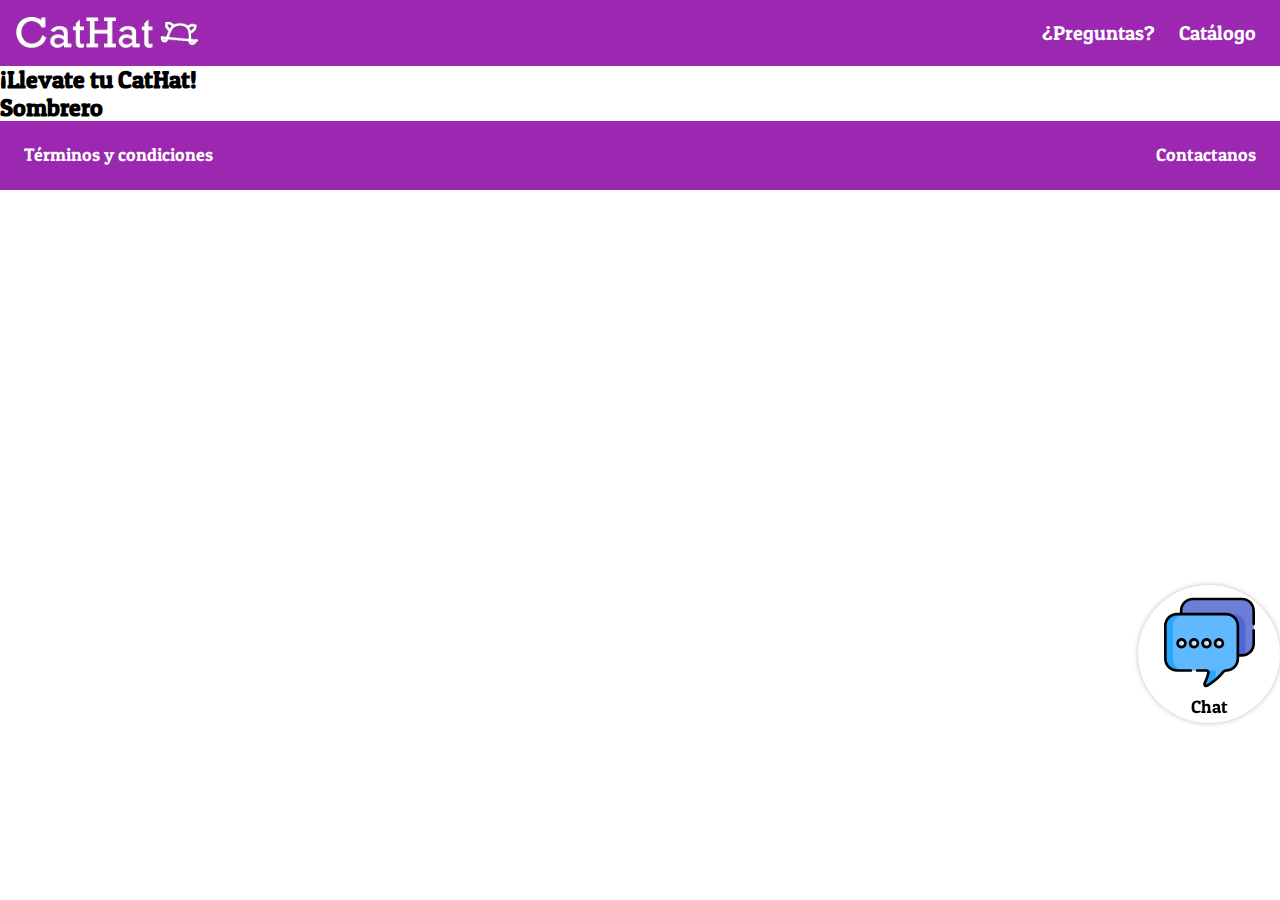
==== catalogo.html @ 63545e08 "comienza sección catálogo" ====
<!DOCTYPE html>
<html lang="es">
<head>
    <meta charset="UTF-8">
    <meta name="viewport" content="width=device-width, initial-scale=1.0">
    <link rel="stylesheet" href="css/animation.css">
    <link rel="stylesheet" href="css/normalize.css">
    <link rel="stylesheet" href="css/estilos.css">
    <link rel="stylesheet" href="css/mobile.css">
    <title>• CatHat • Catálogo</title>
</head>
<body>

    <!-- Comienza el Navbar -->
    <nav class="fadeInDown">
        <div class="cathat_image">
            <img src="./images/CatHatLogoTransparente.png" alt="Logo CatHat">
        </div>
        <div class="nav_options">
            <ul>
                <li><a href="#">¿Preguntas?</a></li>
                <li><a href="#">Catálogo</a></li>
            </ul>
                </div>
    </nav>
    <!-- Termina el Navbar -->

    <!-- Comienza el Catálogo -->
    <div class="container">
        <h1>¡Llevate tu CatHat!</h1>
        <div class="row">
            <h1>Sombrero</h1>
        </div>
    </div>
    <!-- Termina el Catálogo -->

    <!-- Chat -->
    <div class="chat">
        <img src="./images/chat.svg" alt="chatea con nosotros">
        <p>Chat</p>
    </div>
    <!-- Fin del Chat -->

    <!-- Comienza el Footer -->
    <div class="footer">
        <a href="#">Términos y condiciones</a>
        <a href="#">Contactanos</a>
    </div>
    <!-- Termina el Footer -->
    <script src="scripts/script.js"></script>
</body>
</html>
---- css/animation.css ----
/*
................._.................__.._...................
...____._____...(_)__...__..____._/ /_(_)___...___...____..
../ __  / __ \./ / __  __ \/ __ //  _/ / __ \/ __ \/ ___/.
./ /_/ / /./ // / /./ /./ / /_/ / /./ / /_/ / /./ (___  ).
.\__,_/_/./_//_/_/./_/./_/\__,_/\__/_/\____/_/./_/_____/..
..........................................................
...............Por Cyn Romero (Ce-y-Ene)..................
 */

 .fadeIn{
     animation-duration: 4s;
     -webkit-animation-duration: 4s;
     animation-fill-mode: both; /*ida y regreso*/
     -webkit-animation-fill-mode: both;
     animation-name: fadeIn;
     -webkit-animation-name: fadeIn;
 }

 @keyframes fadeIn {
     from {
         opacity: 0;
     }
     to {
         opacity: 1;
     }
 }

 .fadeInDown {
    animation-duration: 1s;
     -webkit-animation-duration: 1s;
     animation-fill-mode: both; /*ida y regreso*/
     -webkit-animation-fill-mode: both;
     animation-name: fadeInDown;
     -webkit-animation-name: fadeInDown;     
 }

 @keyframes fadeInDown {
    from {
        opacity: 0;
        -webkit-transform: translate3d(0,-100%,0);
        transform: translate3d(0,-100%,0);
    }
    to {
        opacity: 1;
        -webkit-transform: translate3d(0,0,0);
        transform: translate3d(0,0,0);
    }
 }

 .fadeInUp {
    animation-duration: 1s;
     -webkit-animation-duration: 1s;
     animation-fill-mode: both; /*ida y regreso*/
     -webkit-animation-fill-mode: both;
     animation-name: fadeInUp;
     -webkit-animation-name: fadeInUp;     
 }

 @keyframes fadeInUp {
    from {
        opacity: 0;
        -webkit-transform: translate3d(0,100%,0);
        transform: translate3d(0,100%,0);
    }
    to {
        opacity: 1;
        -webkit-transform: translate3d(0,0,0);
        transform: translate3d(0,0,0);
    }
 }
---- css/estilos.css ----
/*
.....................................
..  _______________________________..
. /   ______/   _______/   _______/..
./   /      (______    \ ______   \ .
.\   \______  _____/   / _____/   /..
..\________//_________//_________/...
.....................................
......Por Cyn Romero (Ce-y-Ene)......
 */

 @import url('https://fonts.googleapis.com/css?family=Flamenco:300,400|Patua+One&display=swap');

/* ---------- Variables ---------- */
:root {
/*Colores*/
--green-color:#00A388;
--violet-color:#9C27B0;
--blue-color:#4192D9;
--bluest-color:#326592;
--orange-color:#F2B705;
--sweet-color:#F6E4AC;
--white-color: #FFFFFF;
--black-color:#000000;

/*Tipografía*/
--normal: 12px;
--grande: 2em;
--parrafo: 16px;

/*Espaciado*/
--space: 1em;
--double-space: 2em;

/*Box shadow*/
--box: 0 0 5px #c1bcbc;
}

html, body {
    margin: 0;
    padding: 0;
    font-size: var(--normal);
    font-family: 'Patua One', cursive;
    box-sizing: border-box;
}

a {
    text-decoration: none;
}

h1,
h2,
h3,
h4,
p {
    margin-block-start: 0;
    margin-block-end: 0;
}

/* ------------------------ NavBar */
nav {
    display: flex;
    background-color: var(--violet-color);
    color: var(--white-color);
    justify-content: space-between;
    align-items: center;
}

nav img {
    max-width: 190px;
    width: 100%;
    padding: var(--space);
}

 nav ul {
     display: flex;
     justify-content: space-evenly;
     padding-inline-start: 0;
     margin-block-start: 0;
     margin-block-end: 0;
     padding-inline-end: var(--space);
 }

 nav li {
     padding: var(--space);
     list-style: none;
 }

nav li a {
    color: var(--white-color);
    text-decoration: none;
    font-size: 1.7em;
}

nav li a:hover {
    color: #F2B705;
}

/* ------------------ Main Section */

.main_section {
    padding: 10%;
    font-family: 'Flamenco', cursive;
    font-size: var(--grande);
    text-align: center;
    background-image: url("../images/MarcaAguaCatHat.svg");
    background-position: bottom;
}

.main_section h1 {
    margin: var(--space);
}

.main_button {
    padding: var(--space);
    border: 1px solid var(--blue-color);
    background-color: var(--blue-color);
    color: var(--white-color);
    margin: var(--space);
    cursor: pointer;
    border-radius: 3px;
    display: inline-block;
}

.main_button:hover {
    background-color: var(--bluest-color);
}
 /*Beneficios de nuestros productos*/

 .benefits {
     background-color: var(--sweet-color);
     padding: 2em 10%;
     display: flex;
 }

 .benefit {
     text-align: center;
     padding: var(--double-space);
 }

 .benefit img {
     width: 150px;
     height: 150px;
     border-radius: 50%;
     margin: 0.5em auto;
 }

.benefit h3 {
    font-size: var(--grande);
    color: var(--blue-color);
    padding: 0.5em 1em;
}

.benefit p {
    font-size: var(--parrafo);
    padding: 0.5em;
}

/*Testimonios de nuestros usuarios*/

h2 {
    text-align: center;
    font-size: var(--grande);
    font-family: 'Flamenco', cursive;
    padding: 1em;
}

.testimonials {
    padding: 0 10% 5% 10%;
    display: flex;
}

.testimony {
    margin: 0 1em;
    width: 350px;
    box-shadow: var(--box);
}

.testimony img {
    width: 100%;
}

.text_container {
    padding: var(--space);
    text-align: center;
}

.text_container h3 {
    font-family: 'Flamenco', cursive;
    font-size: var(--grande);
}

.text_container h4 {
    color: var(--white-color);
    font-size: 1.5em;
    font-weight: lighter;
    text-align: right;
    margin-inline-end: 3em;
}

.text_container p {
    font-size: var(--parrafo);
}

.first {
    background-color: var(--green-color);
}

.second {
    background-color: var(--orange-color);
}

.third {
    background-color: var(--blue-color);
}

/* ------------------------ Footer */

.footer {
    display: flex;
    background-color: var(--violet-color);
    justify-content: space-between;
    align-items: center;
    padding: var(--double-space);
}

.footer a {
    color: var(--white-color);
    font-size: 1.5em;
}

/* ------------------------ Chat */

.chat {
    width: 130px;
    background-color: var(--white-color);
    box-shadow: var(--box);
    position: fixed;
    right: 0;
    top: 65vh;
    z-index: 100;
    padding: 0.5em;
    border-radius: 50%;
    text-align: center;
    cursor: pointer;
}

.chat img {
    margin: 0.5em auto;
    max-width: 100px;
    width: 70%
}

.chat p {
    font-size: 1.5em;
}
---- css/mobile.css ----
/* ---------------- Media Queries */

@media only screen and (max-width: 768px) {
    nav img {
        max-width: 140px;
    }
    .main_section {
        padding: 5%;
    }
    .main_section h1 {
        margin: var(--space);
    }
    .main_button {
        padding: 0.5em;
    }
    .benefit {
        padding: 0.25em;
    }
    .benefit img {
        width: 120px;
        height: 120px;
    }
    .benefit h3 {
        font-size: 1.5em;
        padding: 0.25em;
    }
    .benefit p {
        padding: 0.2em;
    }
    .testimony {
        max-width: 450px;
    }
    .text_container {
        padding: var(--space);
    }
    .text_container h3 {
        font-size: 1.7em;
    }
    .text_container h4 {
        margin-inline-end: 0;
    }
    .text_container p {
        font-size: 1em;
    }
    .chat {
        width: 65px;
        top: 75vh;
        padding: 0.5em;
    }
    .chat img {
        max-width: 40px;
        width: 70%
    }
    
    .chat p {
        font-size: 1em;
    }
}

@media only screen and (max-width: 480px) {
    nav li {
        padding: 0.5em;
        font-size: 0.7em;
    }
    .main_section h1 {
        font-size: 1.5em;
    }
    .main_button {
        font-size: 1em;
        margin-bottom: var(--space);
    }
    .benefits {
        display: inherit;
        height: auto;
    }
    .testimonials {
        display: inherit;
        height: auto;
    }
    .testimony {
        margin-bottom: 1em;
    }
    .text_container h4 {
        text-align: center;
    }
    
}
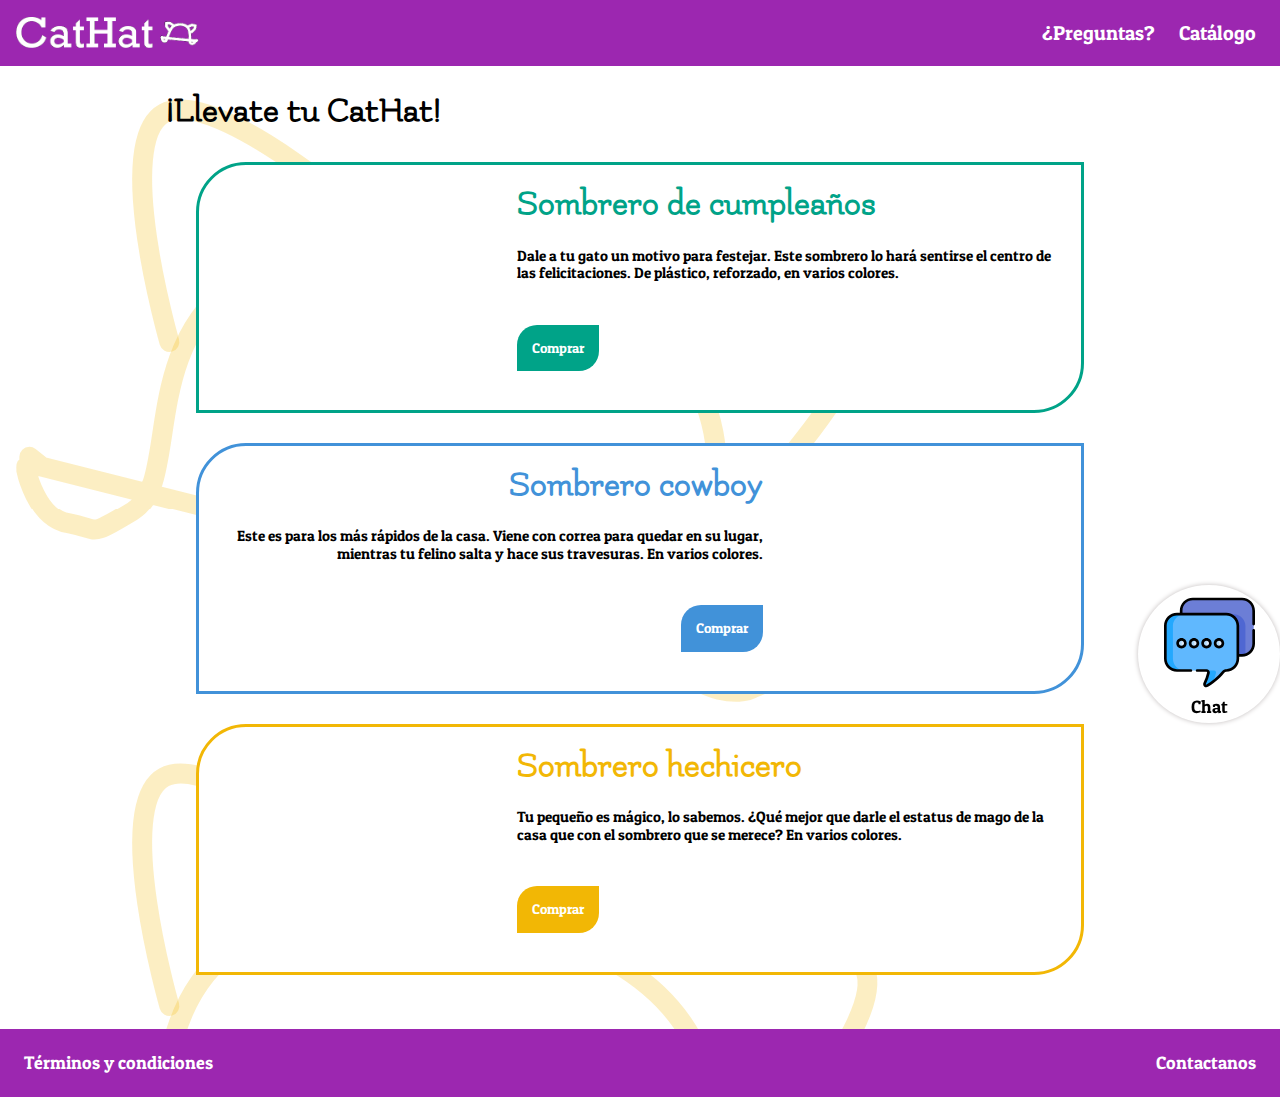
==== commit f5993971: "completa la sección catálogo" ====
--- a/catalogo.html
+++ b/catalogo.html
@@ -14,11 +14,13 @@
     <!-- Comienza el Navbar -->
     <nav class="fadeInDown">
         <div class="cathat_image">
-            <img src="./images/CatHatLogoTransparente.png" alt="Logo CatHat">
+            <a href="index.html"> 
+                <img src="./images/CatHatLogoTransparente.png" alt="Logo CatHat">
+            </a>
         </div>
         <div class="nav_options">
             <ul>
-                <li><a href="#">¿Preguntas?</a></li>
+                <li><a href="faq.html">¿Preguntas?</a></li>
                 <li><a href="#">Catálogo</a></li>
             </ul>
                 </div>
@@ -28,8 +30,35 @@
     <!-- Comienza el Catálogo -->
     <div class="container">
         <h1>¡Llevate tu CatHat!</h1>
-        <div class="row">
-            <h1>Sombrero</h1>
+        <div class="row product1">
+            <div class="product_img">
+                <img src="https://image.freepik.com/foto-gratis/gato-sombrero-fiesta_1339-601.jpg" alt="">
+            </div>
+            <div class="product_text">
+                <h1>Sombrero de cumpleaños</h1>
+                <p>Dale a tu gato un motivo para festejar. Este sombrero lo hará sentirse el centro de las felicitaciones. De plástico, reforzado, en varios colores.</p>
+                <a href="#">Comprar</a>
+            </div>
+        </div>
+        <div class="row product2">
+            <div class="product_img">
+                <img src="https://cdn.pixabay.com/photo/2020/03/13/16/34/cat-4928461_960_720.jpg" alt="">
+            </div>
+            <div class="product_text">
+                <h1>Sombrero cowboy</h1>
+                <p>Este es para los más rápidos de la casa. Viene con correa para quedar en su lugar, mientras tu felino salta y hace sus travesuras. En varios colores.</p>
+                <a href="#">Comprar</a>
+            </div>
+        </div>
+        <div class="row product3">
+            <div class="product_img">
+                <img src="https://cdn.pixabay.com/photo/2017/04/04/14/29/cat-2201460_960_720.jpg" alt="">
+            </div>
+            <div class="product_text">
+                <h1>Sombrero hechicero</h1>
+                <p>Tu pequeño es mágico, lo sabemos. ¿Qué mejor que darle el estatus de mago de la casa que con el sombrero que se merece? En varios colores.</p>
+                <a href="#">Comprar</a>
+            </div>
         </div>
     </div>
     <!-- Termina el Catálogo -->
--- a/css/animation.css
+++ b/css/animation.css
@@ -1,4 +1,5 @@
 /*
+...........................................................
 ................._.................__.._...................
 ...____._____...(_)__...__..____._/ /_(_)___...___...____..
 ../ __  / __ \./ / __  __ \/ __ //  _/ / __ \/ __ \/ ___/.
--- a/css/estilos.css
+++ b/css/estilos.css
@@ -57,6 +57,10 @@
     margin-block-end: 0;
 }
 
+h1 {
+    font-family: 'Flamenco', cursive;
+}
+
 /* ------------------------ NavBar */
 nav {
     display: flex;
@@ -214,6 +218,108 @@
     background-color: var(--blue-color);
 }
 
+/*------------------------ Catálogo*/
+.container {
+    padding: 2em 13%;
+    background-image: url('../images/MarcaAguaCatHat.svg');
+    background-position: initial;
+    background-repeat: repeat-y;
+}
+.container h1 {
+    font-size: 3em;
+}
+.row {
+    margin: 2.5em;
+    background-color: var(--white-color);
+    display: grid;
+    grid-template-columns: [inicio] 1fr [linea2] 1fr [linea3] 1fr [final];
+    grid-template-rows: [superior] 1fr [inferior];
+    gap: 1.5em;
+    border-top-left-radius: 50px;
+    border-bottom-right-radius: 50px;
+}
+.product1 {
+    border: 3px solid var(--green-color);
+}
+.product1 h1 {
+    color: var(--green-color);
+}
+.product1 a {
+    background-color: var(--green-color);
+}
+.product1 .product_img {
+    grid-column: inicio / linea2;
+}
+.product1 .product_text {
+    grid-column: linea2 / final;
+}
+.product2 {
+    border: 3px solid var(--blue-color);
+}
+.product2 h1 {
+    color: var(--blue-color);
+}
+.product2 a {
+    background-color: var(--blue-color);
+}
+.product2 .product_img {
+    grid-column: linea3 / final;
+}
+.product2 .product_text {
+    grid-column: inicio / linea3;
+}
+.product3 {
+    border: 3px solid var(--orange-color);
+}
+.product3 h1 {
+    color: var(--orange-color);
+}
+.product3 a {
+    background-color: var(--orange-color);
+}
+.product3 .product_img {
+    grid-column: inicio / linea2;
+}
+.product3 .product_text {
+    grid-column: linea2 / final;
+}
+.product_img {
+    padding: 1em;
+    display: flex;
+    align-items: center;
+    justify-content: center;
+    grid-row: superior / inferior;
+}
+.product_img img {
+    border-top-left-radius: 50px;
+    border-bottom-right-radius: 50px;
+    max-width: 250px;
+    max-height: 200px;
+}
+.product_text {
+    padding: 1.5em;
+    grid-row: superior / inferior;
+}
+.product_text p {
+    margin: 1.5em 0;
+    font-size: 15px;
+}
+.product_text a {
+    color: var(--white-color);
+    padding: 15px;
+    font-size: 14px;
+    margin: 1.5em 0;
+    display: inline-block;
+    border-top-left-radius: 20px;
+    border-bottom-right-radius: 20px;
+}
+.product1,
+.product3 {
+    text-align: start;
+}
+.product2 {
+    text-align: end;
+}
 /* ------------------------ Footer */
 
 .footer {
--- a/css/mobile.css
+++ b/css/mobile.css
@@ -1,3 +1,15 @@
+/*
+...............................................
+......................___......__..___.........
+...__...__.....____../  /_....(__)/  /____.....
+../  __  __  \/ __ \/   _  \./  //  // __  )...
+./  /./ /./  / /_/ /  /_/  //  //  /( (_/ /_ ..
+/__/./_/./__/_____/\_____ //__//___/.\______)..
+...............................................
+...........Por Cyn Romero (Ce-y-Ene)...........
+ */
+
+
 /* ---------------- Media Queries */
 
 @media only screen and (max-width: 768px) {
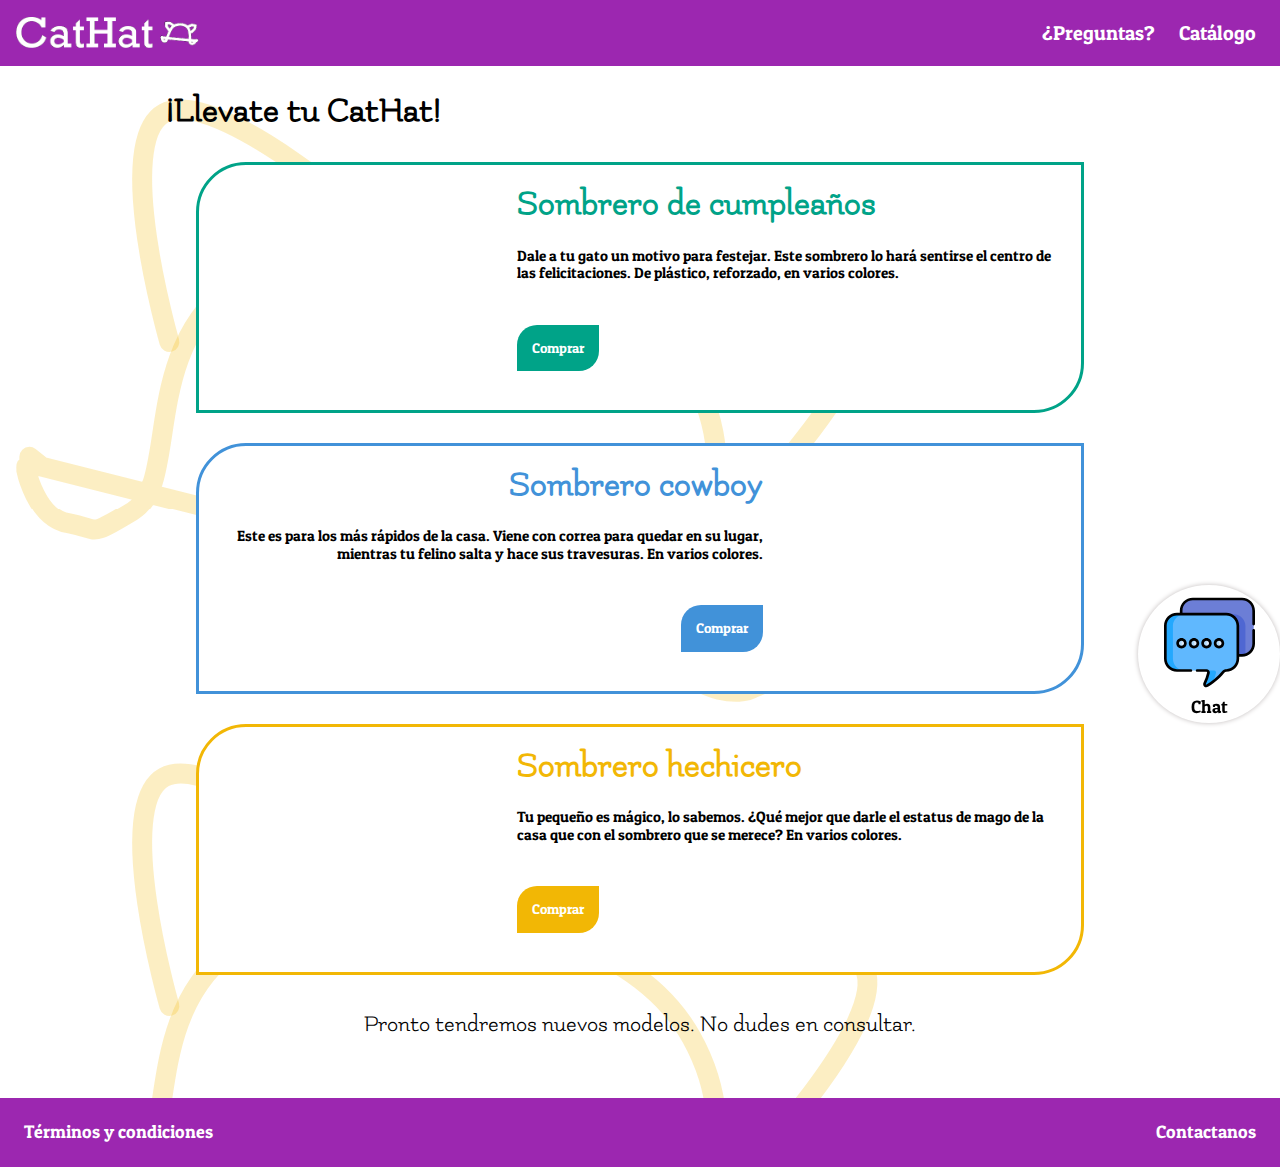
==== commit 0fc4979f: "Agrego mensaje al final de catálogo" ====
--- a/catalogo.html
+++ b/catalogo.html
@@ -60,6 +60,7 @@
                 <a href="#">Comprar</a>
             </div>
         </div>
+        <p class="soon">Pronto tendremos nuevos modelos. No dudes en consultar.</p>
     </div>
     <!-- Termina el Catálogo -->
 
--- a/css/estilos.css
+++ b/css/estilos.css
@@ -320,6 +320,12 @@
 .product2 {
     text-align: end;
 }
+.soon{
+    font-family: 'Flamenco', cursive;
+    font-size: 2em;
+    text-align: center;
+    margin: 1.5em;
+}
 /* ------------------------ Footer */
 
 .footer {
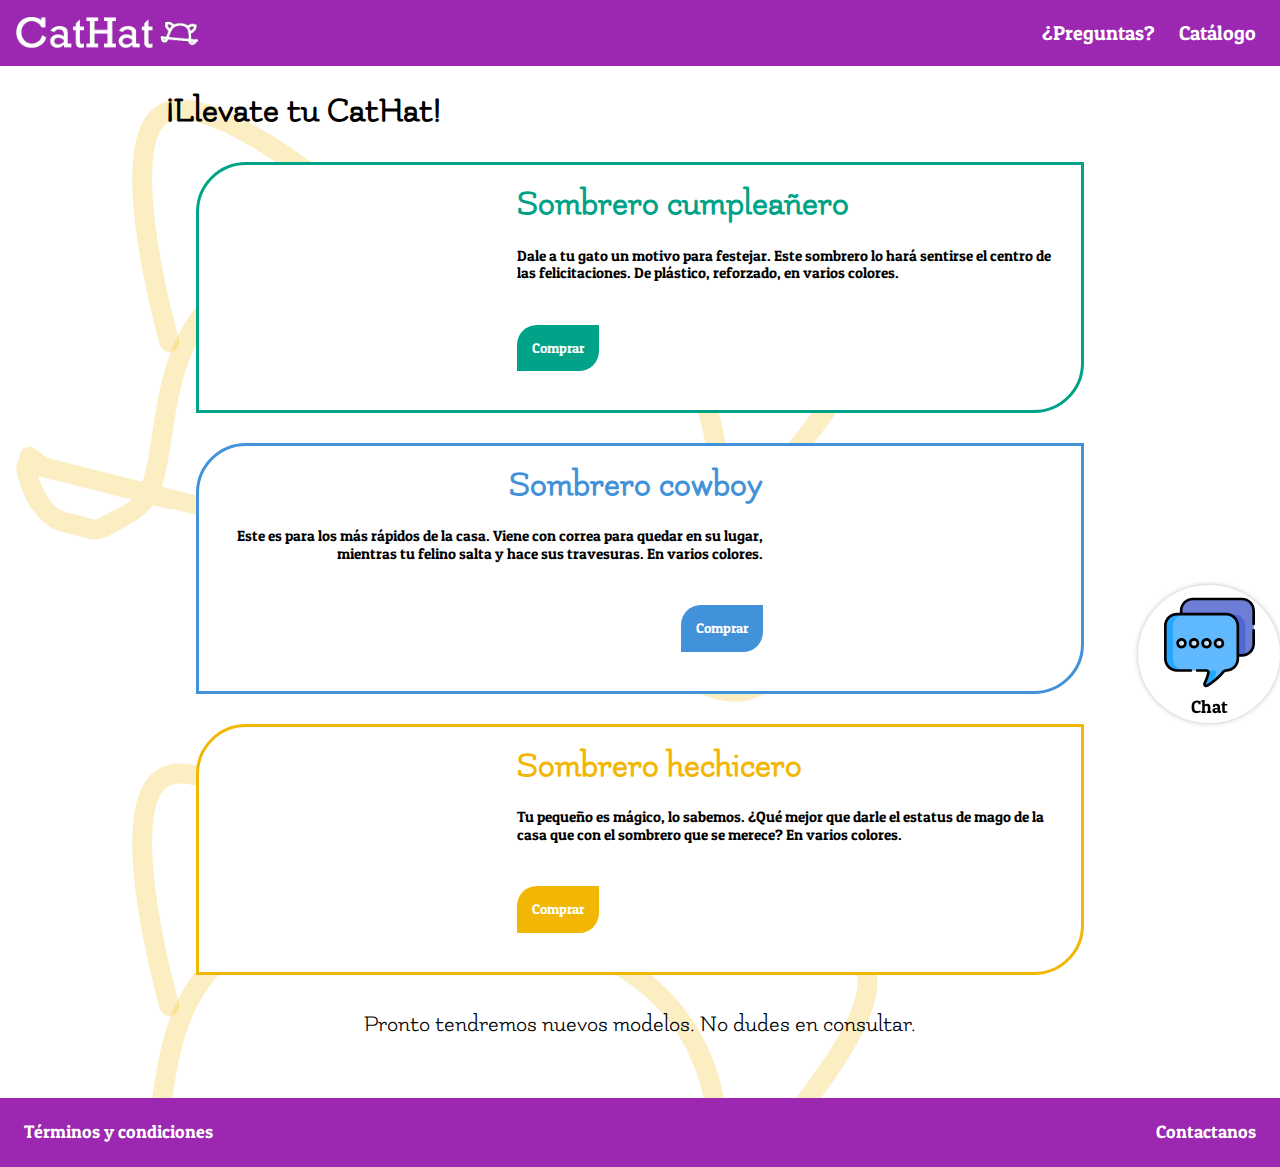
==== commit b2c9c6d6: "modificaciones en form" ====
--- a/catalogo.html
+++ b/catalogo.html
@@ -21,7 +21,7 @@
         <div class="nav_options">
             <ul>
                 <li><a href="faq.html">¿Preguntas?</a></li>
-                <li><a href="#">Catálogo</a></li>
+                <li><a href="catalogo.html">Catálogo</a></li>
             </ul>
                 </div>
     </nav>
@@ -35,7 +35,7 @@
                 <img src="https://image.freepik.com/foto-gratis/gato-sombrero-fiesta_1339-601.jpg" alt="">
             </div>
             <div class="product_text">
-                <h1>Sombrero de cumpleaños</h1>
+                <h1>Sombrero cumpleañero</h1>
                 <p>Dale a tu gato un motivo para festejar. Este sombrero lo hará sentirse el centro de las felicitaciones. De plástico, reforzado, en varios colores.</p>
                 <a href="#">Comprar</a>
             </div>
--- a/css/estilos.css
+++ b/css/estilos.css
@@ -100,6 +100,20 @@
     color: #F2B705;
 }
 
+label, 
+input {
+    font-size: var(--parrafo);
+    margin: var(--space);
+    max-width: 490px;
+    width: 100%;
+    height: 35px;
+}
+
+input {
+    padding: 0 0.5em;
+}
+
+
 /* ------------------ Main Section */
 
 .main_section {
@@ -224,6 +238,7 @@
     background-image: url('../images/MarcaAguaCatHat.svg');
     background-position: initial;
     background-repeat: repeat-y;
+    min-height: 75vh;
 }
 .container h1 {
     font-size: 3em;
@@ -326,6 +341,73 @@
     text-align: center;
     margin: 1.5em;
 }
+
+/*-------------Preguntas frecuentes*/
+.question {
+    margin-top: 1.5em;
+    color: var(--blue-color);
+    font-size: 2.5em;
+    text-align: left;
+    padding: 0;
+}
+.answer {
+    font-size: 1.5em;
+}
+
+/* ------------------------ Ventas */
+.form-container,
+.hat-container {
+    box-shadow: var(--box);
+    border-top-left-radius: 50px;
+    border-bottom-right-radius: 50px;
+}
+
+.form-container {
+    padding: 10% var(--space);
+    width: 40vw;
+}
+
+.form-container button {
+    padding: var(--space);
+    background-color: var(--violet-color);
+    color: var(--white-color);
+    font-size: var(--parrafo);
+    border-color: var(--violet-color);
+    border-top-left-radius: 10px;
+    border-bottom-right-radius: 10px;
+    margin: var(--space) 35% 0;
+    cursor: pointer;
+}
+
+.hat-container {
+    background-color: var(--white-color);
+    padding-bottom: 2.5em;
+    text-align: center;
+}
+
+.hat-container img {
+    width: 350px;
+    height: 250px;
+    border-top-left-radius: 50px;
+    border-bottom-right-radius: 50px;
+    margin: 0 auto;
+}
+
+.hat-container h3 {
+    margin: 1.5em auto 0.5em;
+    font-size: 2.5em;
+    font-family: 'Flamenco', cursive;
+    text-decoration: underline;
+}
+
+.hat-container p {
+    font-size: 1.5em;
+}
+.price {
+    font-weight: 700;
+    margin: 0.5em;
+}
+
 /* ------------------------ Footer */
 
 .footer {
--- a/css/mobile.css
+++ b/css/mobile.css
@@ -63,9 +63,14 @@
         max-width: 40px;
         width: 70%
     }
-    
     .chat p {
         font-size: 1em;
+    }
+    .row {
+        display: inherit;
+    }
+    .product_text p {
+        margin: 0.5em 0;
     }
 }
 
@@ -95,5 +100,11 @@
     .text_container h4 {
         text-align: center;
     }
-    
+    .container {
+        padding: 2em 3%;
+        min-height: 80vh;
+    }
+    .row {
+        margin: 2.5em 0;
+    }
 }